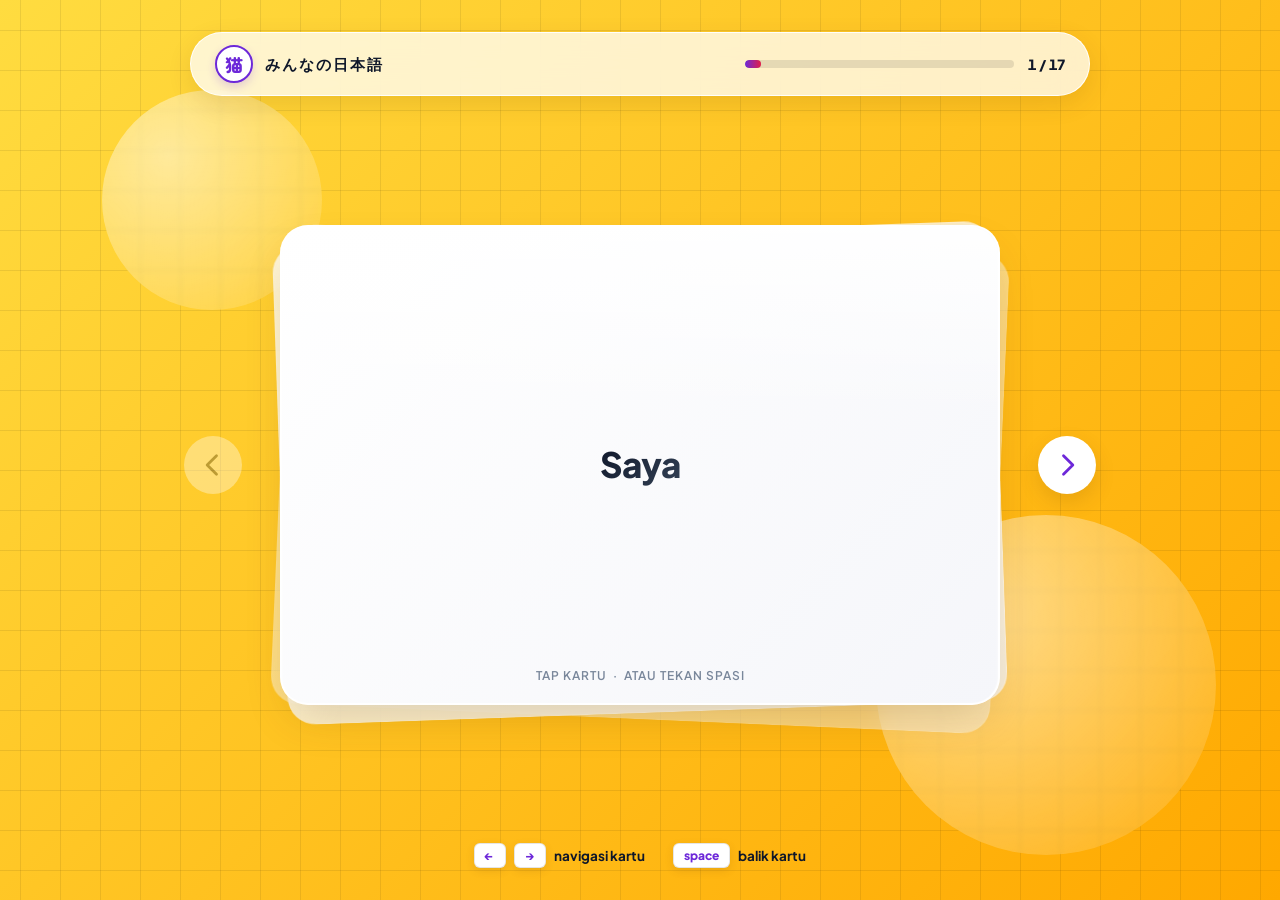
==== Bab1/index.html @ 47c79f47 "first commit" ====
<!DOCTYPE html>
<html lang="id">
<head>
<meta charset="UTF-8">
<meta name="viewport" content="width=device-width, initial-scale=1.0">
<title>SOUMATOME — Flashcard Kanji</title>
<link rel="preconnect" href="https://fonts.googleapis.com">
<link rel="preconnect" href="https://fonts.gstatic.com" crossorigin>
<link href="https://fonts.googleapis.com/css2?family=Plus+Jakarta+Sans:wght@500;600;700;800&family=Zen+Maru+Gothic:wght@700;900&display=swap" rel="stylesheet">
<link rel="stylesheet" href="style.css">
</head>
<body>

<div class="app">

  <header class="topbar">
    <div class="brand">
      <span class="brand-mark">猫</span>
      <span class="brand-word">みんなの日本語</span>
    </div>
    <div class="progress">
      <div class="progress-track">
        <div class="progress-fill" id="progressFill"></div>
      </div>
      <div class="progress-count" id="progressCount">1 / 40</div>
    </div>
  </header>

  <main class="stage">

    <button class="nav-btn nav-prev" id="prevBtn" aria-label="Kartu sebelumnya">
      <svg viewBox="0 0 24 24" width="20" height="20"><path d="M15 4l-8 8 8 8" fill="none" stroke="currentColor" stroke-width="2.4" stroke-linecap="round" stroke-linejoin="round"/></svg>
    </button>

    <div class="card-stage" id="cardStage">
      <div class="card-deck">
        <div class="deck-peek deck-peek-2"></div>
        <div class="deck-peek deck-peek-1"></div>

        <div class="flashcard" id="flashcard" tabindex="0" role="button" aria-label="Balik kartu">
          <div class="face face-front">
            <span class="face-tag">Bahasa Indonesia</span>
            <p class="arti-text" id="artiFront"></p>
            <span class="flip-hint">tap kartu &nbsp;·&nbsp; atau tekan spasi</span>
          </div>

          <div class="face face-back">
            <span class="face-tag face-tag-dark">日本語</span>
            <p class="kanji-text" id="kanjiBack"></p>
            <p class="furigana-text" id="furiganaBack"></p>
            <div class="seal"></div>
            <p class="arti-repeat" id="artiBack"></p>
          </div>
        </div>
      </div>
    </div>

    <button class="nav-btn nav-next" id="nextBtn" aria-label="Kartu berikutnya">
      <svg viewBox="0 0 24 24" width="20" height="20"><path d="M9 4l8 8-8 8" fill="none" stroke="currentColor" stroke-width="2.4" stroke-linecap="round" stroke-linejoin="round"/></svg>
    </button>

  </main>

  <footer class="keys">
    <div class="key-chip"><kbd>←</kbd><kbd>→</kbd><span>navigasi kartu</span></div>
    <div class="key-chip"><kbd>space</kbd><span>balik kartu</span></div>
  </footer>

</div>

<script src="script.js"></script>
</body>
</html>
---- Bab1/style.css ----
/* =========================================================
   SOUMATOME — Flashcard Stage (Sunny Glass & Soft UI Theme)
   Palette: Bright Yellow Background, Dark Text, White Glass Cards
   ========================================================= */

:root {
  /* Sunny Yellow & White Glass Palette */
  --bg-gradient:          linear-gradient(135deg, #FFDC40 0%, #FFA800 100%);
  --grid-line:            rgba(0, 0, 0, 0.08);

  --glass-card-bg:        linear-gradient(135deg, #FFFFFF 0%, #F5F6FA 100%);
  --glass-border:         rgba(255, 255, 255, 0.95);
  --glass-shadow:         0 20px 45px -12px rgba(100, 60, 0, 0.22),
                          0 1px 3px rgba(255, 255, 255, 0.8) inset;

  /* Warna Utama & Muted (High Contrast) */
  --text-dark:            #0F172A;
  --text-muted:           #64748B;

  /* Warna Aksen */
  --accent-purple:        #6D28D9;
  --accent-furigana:      #4F46E5;
  --progress-bg:          rgba(0, 0, 0, 0.1);
  --vermillion:           #E11D48;

  --radius-card:          28px;
  --ease-flip:            cubic-bezier(.45, .05, .15, 1);
  --ease-slide:           cubic-bezier(.34, 1.25, .4, 1);
}

* { box-sizing: border-box; margin: 0; padding: 0; }

html, body { height: 100%; overflow-x: hidden; }

body {
  font-family: 'Plus Jakarta Sans', sans-serif;
  color: var(--text-dark);
  min-height: 100vh;
  position: relative;
  background-color: #FFC93C;
  /* Grid & Background Gradient */
  background-image: 
    linear-gradient(var(--grid-line) 1px, transparent 1px),
    linear-gradient(90deg, var(--grid-line) 1px, transparent 1px),
    var(--bg-gradient);
  background-size: 40px 40px, 40px 40px, 100% 100%;
  background-position: center;
}

/* ── ANIMASI BUBBLE BACKGROUND ── */
body::before,
body::after {
  content: '';
  position: absolute;
  border-radius: 50%;
  background: radial-gradient(circle at 30% 30%, rgba(255, 255, 255, 0.5), rgba(255, 255, 255, 0.05));
  backdrop-filter: blur(2px);
  -webkit-backdrop-filter: blur(2px);
  pointer-events: none;
  z-index: 0;
  animation: floatBubbles 18s ease-in-out infinite alternate;
}

body::before {
  width: 220px;
  height: 220px;
  top: 10%;
  left: 8%;
}

body::after {
  width: 340px;
  height: 340px;
  bottom: 5%;
  right: 5%;
  animation-delay: -7s;
  animation-duration: 22s;
}

@keyframes floatBubbles {
  0% { transform: translateY(0) scale(1) rotate(0deg); }
  50% { transform: translateY(-35px) scale(1.08) rotate(180deg); }
  100% { transform: translateY(20px) scale(0.95) rotate(360deg); }
}

button { font-family: inherit; cursor: pointer; border: none; background: none; }
*:focus-visible { outline: 3px solid var(--accent-purple); outline-offset: 3px; }

/* ── APP SHELL ── */
.app {
  position: relative;
  z-index: 1;
  min-height: 100vh;
  display: flex;
  flex-direction: column;
  align-items: center;
  justify-content: space-between;
  padding: clamp(16px, 3vw, 32px) clamp(16px, 4vw, 40px);
}

/* ── TOPBAR GLASS ── */
.topbar {
  width: 100%;
  max-width: 900px;
  display: flex;
  align-items: center;
  justify-content: space-between;
  gap: 20px;
  margin-bottom: clamp(16px, 3vh, 36px);
  padding: 12px 24px;
  background: rgba(255, 255, 255, 0.75);
  backdrop-filter: blur(16px);
  -webkit-backdrop-filter: blur(16px);
  border: 1.5px solid var(--glass-border);
  border-radius: 99px;
  box-shadow: 0 8px 24px rgba(100, 60, 0, 0.12);
}

.brand {
  display: flex;
  align-items: center;
  gap: 12px;
  flex-shrink: 0;
  text-decoration: none;
}
.brand-mark {
  font-family: 'Zen Maru Gothic', serif;
  font-size: 18px;
  font-weight: 900;
  width: 38px; height: 38px;
  border-radius: 50%;
  border: 2px solid var(--accent-purple);
  color: var(--accent-purple);
  display: flex; align-items: center; justify-content: center;
  background: #FFFFFF;
  box-shadow: 0 4px 10px rgba(109, 40, 217, 0.2);
}
.brand-word {
  font-weight: 800;
  font-size: 15px;
  letter-spacing: 2px;
  color: var(--text-dark);
}

.progress {
  display: flex;
  align-items: center;
  gap: 14px;
  flex: 1;
  max-width: 320px;
}
.progress-track {
  flex: 1;
  height: 8px;
  background: var(--progress-bg);
  border-radius: 99px;
  overflow: hidden;
}
.progress-fill {
  height: 100%;
  width: 0%;
  background: linear-gradient(90deg, var(--accent-purple), var(--vermillion));
  border-radius: 99px;
  transition: width .45s var(--ease-slide);
}
.progress-count {
  font-size: 14px;
  font-weight: 800;
  color: var(--text-dark);
  white-space: nowrap;
  font-variant-numeric: tabular-nums;
}

/* ── STAGE ── */
.stage {
  flex: 1;
  width: 100%;
  max-width: 1000px;
  display: flex;
  align-items: center;
  justify-content: center;
  gap: clamp(12px, 3vw, 40px);
}

/* NAV BUTTONS */
.nav-btn {
  flex-shrink: 0;
  width: clamp(48px, 5vw, 58px);
  height: clamp(48px, 5vw, 58px);
  border-radius: 50%;
  background: #FFFFFF;
  border: 1.5px solid var(--glass-border);
  color: var(--accent-purple);
  display: flex; align-items: center; justify-content: center;
  transition: all .25s var(--ease-slide);
  box-shadow: 0 8px 20px rgba(100, 60, 0, 0.15);
}
.nav-btn svg {
  width: clamp(22px, 2.5vw, 28px);
  height: clamp(22px, 2.5vw, 28px);
}
.nav-btn:hover:not(:disabled) {
  background: var(--accent-purple);
  color: #FFFFFF;
  box-shadow: 0 10px 24px rgba(109, 40, 217, 0.4);
  transform: translateY(-3px) scale(1.05);
}
.nav-btn:active:not(:disabled) { transform: scale(.92); }
.nav-btn:disabled { opacity: .35; cursor: default; box-shadow: none; filter: grayscale(1); }

/* ── CARD DECK ── */
.card-stage {
  flex: 1;
  width: 100%;
  max-width: 680px;
  perspective: 1400px;
}

.card-deck {
  position: relative;
  width: 100%;
  aspect-ratio: 16 / 11;
  max-height: 480px;
  min-height: 320px;
}

/* Bayangan Kartu di Belakang */
.deck-peek {
  position: absolute;
  inset: 0;
  border-radius: var(--radius-card);
  background: var(--glass-card-bg);
  backdrop-filter: blur(12px);
  -webkit-backdrop-filter: blur(12px);
  border: 1.5px solid var(--glass-border);
}
.deck-peek-1 {
  transform: translateY(8px) rotate(-2deg);
  opacity: .75;
}
.deck-peek-2 {
  transform: translateY(14px) rotate(2.5deg);
  opacity: .45;
}

/* ── FLASHCARD ── */
.flashcard {
  position: absolute;
  inset: 0;
  border-radius: var(--radius-card);
  cursor: pointer;
  transform-style: preserve-3d;
  transition: transform .65s var(--ease-flip);
}
.flashcard.is-flipped { transform: rotateY(180deg); }

/* Slide Transitions */
.card-deck.sliding-next .flashcard { animation: slideOutNext .32s var(--ease-slide) forwards; }
.card-deck.sliding-prev .flashcard { animation: slideOutPrev .32s var(--ease-slide) forwards; }
.card-deck.entering-next .flashcard { animation: slideInNext .38s var(--ease-slide) forwards; }
.card-deck.entering-prev .flashcard { animation: slideInPrev .38s var(--ease-slide) forwards; }

@keyframes slideOutNext { to { transform: translateX(-80px) rotate(-5deg); opacity: 0; } }
@keyframes slideOutPrev { to { transform: translateX(80px) rotate(5deg); opacity: 0; } }
@keyframes slideInNext  { from { transform: translateX(80px) rotate(5deg); opacity: 0; } to { transform: translateX(0) rotate(0); opacity: 1; } }
@keyframes slideInPrev  { from { transform: translateX(-80px) rotate(-5deg); opacity: 0; } to { transform: translateX(0) rotate(0); opacity: 1; } }

.face {
  position: absolute;
  inset: 0;
  backface-visibility: hidden;
  border-radius: var(--radius-card);
  display: flex;
  flex-direction: column;
  align-items: center;
  justify-content: center;
  padding: clamp(20px, 4vw, 40px);
  text-align: center;
  background: var(--glass-card-bg);
  backdrop-filter: blur(20px);
  -webkit-backdrop-filter: blur(20px);
  border: 2px solid var(--glass-border);
  box-shadow: var(--glass-shadow);
  
  container-type: inline-size;
  container-name: flashcard-face;
  
  overflow-y: auto;
}

.face::-webkit-scrollbar {
  width: 5px;
}
.face::-webkit-scrollbar-thumb {
  background: rgba(109, 40, 217, 0.2);
  border-radius: 99px;
}

.face::before {
  content: '';
  position: absolute;
  top: 0; left: 0; right: 0;
  height: 40%;
  background: linear-gradient(180deg, rgba(255, 255, 255, 0.9) 0%, rgba(255, 255, 255, 0) 100%);
  pointer-events: none;
  border-top-left-radius: var(--radius-card);
  border-top-right-radius: var(--radius-card);
}

.face-front, .face-back {
  color: var(--text-dark);
}

.face-back {
  transform: rotateY(180deg);
}

.face-tag,
.face-tag-dark {
  display: none !important;
}

/* ── TEKS & TIPOGRAFI RESPONSIF ── */

.arti-text {
  font-family: 'Plus Jakarta Sans', sans-serif;
  font-weight: 800;
  font-size: clamp(1.2rem, 5.5cqw, 2.8rem);
  line-height: 1.35;
  letter-spacing: -0.02em;
  background: linear-gradient(135deg, #0F172A 0%, #334155 100%);
  -webkit-background-clip: text;
  -webkit-text-fill-color: transparent;
  max-width: 92%;
  word-break: break-word;
  z-index: 2;
}

.flip-hint {
  position: absolute;
  bottom: clamp(14px, 3vw, 20px);
  font-family: 'Plus Jakarta Sans', sans-serif;
  font-size: 12px;
  font-weight: 600;
  letter-spacing: 1px;
  text-transform: uppercase;
  color: var(--text-muted);
  opacity: 0.85;
  z-index: 2;
}

.furigana-text {
  font-family: 'Zen Maru Gothic', sans-serif;
  font-weight: 900;
  font-size: clamp(2.2rem, 9.5cqw, 5.2rem);
  line-height: 1.1;
  color: var(--text-dark);
  margin-bottom: 12px;
  letter-spacing: 2px;
  text-shadow: 0 2px 10px rgba(0, 0, 0, 0.05);
  max-width: 95%;
  word-break: break-word;
  z-index: 2;
}

/* ── KEY HINTS ── */
.keys {
  display: flex;
  gap: clamp(12px, 3vw, 28px);
  margin-top: clamp(20px, 4vh, 40px);
  flex-wrap: wrap;
  justify-content: center;
}
.key-chip {
  display: flex;
  align-items: center;
  gap: 8px;
  font-size: 13.5px;
  font-weight: 700;
  color: var(--text-dark);
}
.key-chip kbd {
  font-family: inherit;
  font-size: 12px;
  font-weight: 800;
  background: #FFFFFF;
  border: 1px solid rgba(0, 0, 0, 0.1);
  box-shadow: 0 3px 8px rgba(100, 60, 0, 0.12);
  border-radius: 6px;
  padding: 4px 10px;
  color: var(--accent-purple);
}

/* ── RESPONSIVE BREAKPOINTS ── */
@media (min-width: 1024px) {
  .card-stage { max-width: 720px; }
}

@media (max-width: 868px) {
  .card-deck { aspect-ratio: 4 / 3; }
}

@media (max-width: 600px) {
  .app { padding: 16px 14px 20px; }
  .stage { flex-direction: column; gap: 16px; }
  .card-stage { width: 100%; max-width: 100%; }
  .card-deck { aspect-ratio: 1 / 1; max-height: none; }
  
  .nav-btn {
    position: absolute;
    top: 50%;
    transform: translateY(-50%);
    z-index: 10;
  }
  .nav-prev { left: -10px; }
  .nav-next { right: -10px; }

  .keys { display: none; }
}

@media (prefers-reduced-motion: reduce) {
  body::before, body::after { animation: none !important; }
  .flashcard, .progress-fill { transition: none !important; }
  .card-deck.sliding-next .flashcard,
  .card-deck.sliding-prev .flashcard,
  .card-deck.entering-next .flashcard,
  .card-deck.entering-prev .flashcard { animation: none !important; }
}
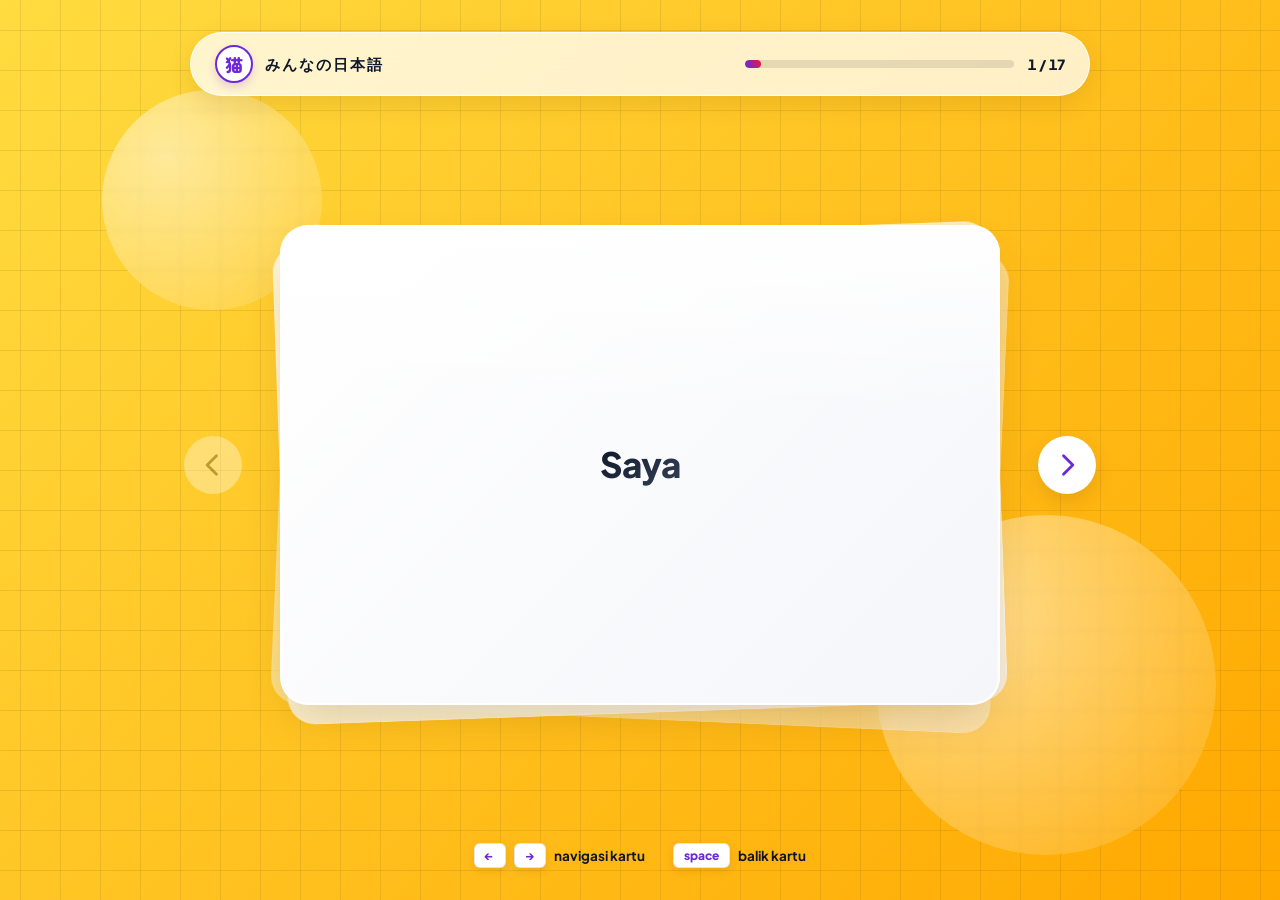
==== commit dc661e36: "update2" ====
--- a/Bab1/index.html
+++ b/Bab1/index.html
@@ -1,13 +1,13 @@
 <!DOCTYPE html>
 <html lang="id">
 <head>
-<meta charset="UTF-8">
-<meta name="viewport" content="width=device-width, initial-scale=1.0">
-<title>SOUMATOME — Flashcard Kanji</title>
-<link rel="preconnect" href="https://fonts.googleapis.com">
-<link rel="preconnect" href="https://fonts.gstatic.com" crossorigin>
-<link href="https://fonts.googleapis.com/css2?family=Plus+Jakarta+Sans:wght@500;600;700;800&family=Zen+Maru+Gothic:wght@700;900&display=swap" rel="stylesheet">
-<link rel="stylesheet" href="style.css">
+  <meta charset="UTF-8">
+  <meta name="viewport" content="width=device-width, initial-scale=1.0">
+  <title>SOUMATOME — Flashcard Kanji</title>
+  <link rel="preconnect" href="https://fonts.googleapis.com">
+  <link rel="preconnect" href="https://fonts.gstatic.com" crossorigin>
+  <link href="https://fonts.googleapis.com/css2?family=Plus+Jakarta+Sans:wght@500;600;700;800&family=Zen+Maru+Gothic:wght@700;900&display=swap" rel="stylesheet">
+  <link rel="stylesheet" href="style.css">
 </head>
 <body>
 
@@ -41,7 +41,6 @@
           <div class="face face-front">
             <span class="face-tag">Bahasa Indonesia</span>
             <p class="arti-text" id="artiFront"></p>
-            <span class="flip-hint">tap kartu &nbsp;·&nbsp; atau tekan spasi</span>
           </div>
 
           <div class="face face-back">
--- a/Bab1/style.css
+++ b/Bab1/style.css
@@ -36,6 +36,7 @@
   font-family: 'Plus Jakarta Sans', sans-serif;
   color: var(--text-dark);
   min-height: 100vh;
+  min-height: 100dvh;
   position: relative;
   background-color: #FFC93C;
   /* Grid & Background Gradient */
@@ -91,6 +92,7 @@
   position: relative;
   z-index: 1;
   min-height: 100vh;
+  min-height: 100dvh;
   display: flex;
   flex-direction: column;
   align-items: center;
@@ -194,6 +196,7 @@
   display: flex; align-items: center; justify-content: center;
   transition: all .25s var(--ease-slide);
   box-shadow: 0 8px 20px rgba(100, 60, 0, 0.15);
+  z-index: 10;
 }
 .nav-btn svg {
   width: clamp(22px, 2.5vw, 28px);
@@ -207,6 +210,11 @@
 }
 .nav-btn:active:not(:disabled) { transform: scale(.92); }
 .nav-btn:disabled { opacity: .35; cursor: default; box-shadow: none; filter: grayscale(1); }
+
+/* Container Khusus Tombol Navigasi Mobile (Default Tersembunyi) */
+.mobile-controls {
+  display: none;
+}
 
 /* ── CARD DECK ── */
 .card-stage {
@@ -251,6 +259,7 @@
   cursor: pointer;
   transform-style: preserve-3d;
   transition: transform .65s var(--ease-flip);
+  -webkit-tap-highlight-color: transparent;
 }
 .flashcard.is-flipped { transform: rotateY(180deg); }
 
@@ -400,20 +409,72 @@
   .card-deck { aspect-ratio: 4 / 3; }
 }
 
+/* ── KHUSUS TAMPILAN HP (MOBILE) ── */
 @media (max-width: 600px) {
-  .app { padding: 16px 14px 20px; }
-  .stage { flex-direction: column; gap: 16px; }
-  .card-stage { width: 100%; max-width: 100%; }
-  .card-deck { aspect-ratio: 1 / 1; max-height: none; }
-  
+  :root {
+    --radius-card: 20px;
+  }
+
+  .app { 
+    padding: 12px 12px 20px; 
+  }
+
+  .topbar {
+    padding: 8px 14px;
+    gap: 10px;
+  }
+
+  .brand-word {
+    font-size: 13px;
+  }
+
+  /* Mengubah stage menjadi Grid 2 kolom di HP */
+  .stage { 
+    display: grid;
+    grid-template-columns: 1fr 1fr; /* Kolom kiri untuk Prev, kolom kanan untuk Next */
+    grid-template-rows: auto auto;  /* Baris 1: Kartu, Baris 2: Tombol */
+    gap: 20px 16px; 
+    width: 100%;
+    align-items: center;
+    justify-items: center;
+  }
+
+  /* Kartu berada di baris 1 & melebar penuh 2 kolom */
+  .card-stage { 
+    grid-column: 1 / -1;
+    grid-row: 1;
+    width: 100%; 
+    max-width: 100%; 
+  }
+
+  .card-deck { 
+    aspect-ratio: 4 / 3; 
+    max-height: 48vh; 
+    min-height: 260px;
+  }
+
+  /* Tombol Prev di Baris 2 (Bawah Kartu - Kiri) */
+  .nav-prev {
+    grid-column: 1;
+    grid-row: 2;
+    justify-self: end;
+    margin-right: 8px;
+  }
+
+  /* Tombol Next di Baris 2 (Bawah Kartu - Kanan) */
+  .nav-next {
+    grid-column: 2;
+    grid-row: 2;
+    justify-self: start;
+    margin-left: 8px;
+  }
+
   .nav-btn {
-    position: absolute;
-    top: 50%;
-    transform: translateY(-50%);
-    z-index: 10;
-  }
-  .nav-prev { left: -10px; }
-  .nav-next { right: -10px; }
+    position: static;
+    width: 54px;
+    height: 54px;
+    box-shadow: 0 6px 18px rgba(100, 60, 0, 0.18);
+  }
 
   .keys { display: none; }
 }
